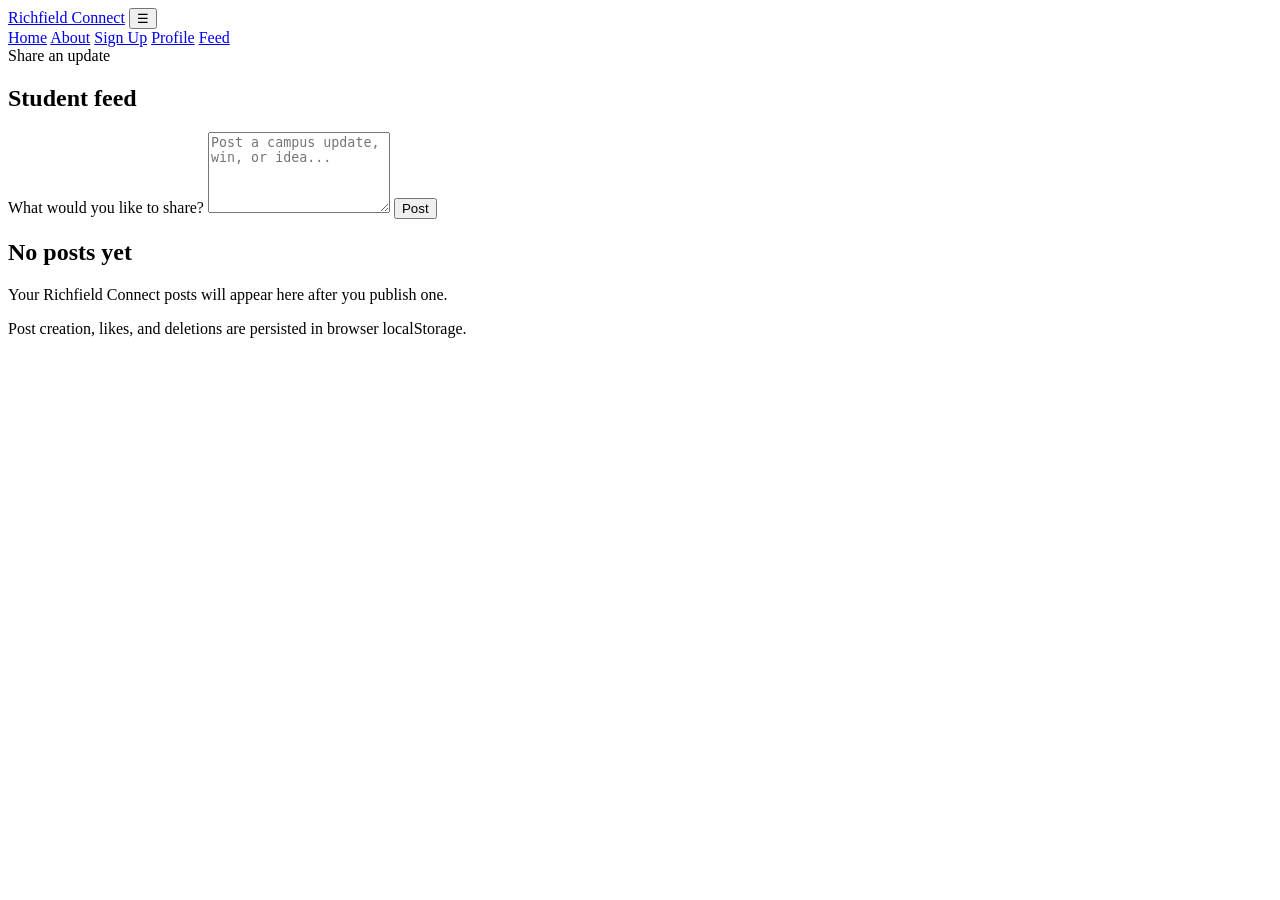
==== feed.html @ 670a7f98 "Add files via upload" ====
<!DOCTYPE html>
<html lang="en">
  <head>
    <meta charset="UTF-8" />
    <meta name="viewport" content="width=device-width, initial-scale=1.0" />
    <title>Richfield Connect | Feed</title>
    <link rel="preconnect" href="https://fonts.googleapis.com" />
    <link rel="preconnect" href="https://fonts.gstatic.com" crossorigin />
    <link
      href="https://fonts.googleapis.com/css2?family=Inter:wght@400;500;600;700&display=swap"
      rel="stylesheet"
    />
    <link rel="stylesheet" href="css/styles.css" />
  </head>
  <body data-page="feed">
    <header class="site-header">
      <nav class="navbar container" aria-label="Primary navigation">
        <a class="brand" href="index.html">Richfield Connect</a>
        <button class="nav-toggle" type="button" aria-label="Toggle navigation">
          ☰
        </button>
        <div class="nav-links">
          <a href="index.html" class="nav-link">Home</a>
          <a href="about.html" class="nav-link">About</a>
          <a href="signup.html" class="nav-link">Sign Up</a>
          <a href="profile.html" class="nav-link">Profile</a>
          <a href="feed.html" class="nav-link active">Feed</a>
        </div>
      </nav>
    </header>

    <main class="page-section">
      <div class="container feed-layout">
        <section class="card post-composer">
          <div class="section-heading">
            <span class="eyebrow">Share an update</span>
            <h1>Student feed</h1>
          </div>
          <div id="feed-user-message" class="info-banner hidden"></div>
          <form id="post-form" novalidate>
            <label for="postContent">What would you like to share?</label>
            <textarea id="postContent" rows="5" placeholder="Post a campus update, win, or idea..."></textarea>
            <small class="error-message" id="post-error"></small>
            <button type="submit" class="button primary-button">Post</button>
          </form>
        </section>

        <section class="feed-stream">
          <div id="feed-empty-state" class="card empty-state hidden">
            <h2>No posts yet</h2>
            <p>Your Richfield Connect posts will appear here after you publish one.</p>
          </div>
          <div id="post-list" class="post-list"></div>
        </section>
      </div>
    </main>

    <footer class="site-footer">
      <div class="container">
        <p>Post creation, likes, and deletions are persisted in browser localStorage.</p>
      </div>
    </footer>

    <script src="https://code.jquery.com/jquery-3.7.1.min.js"></script>
    <script src="js/main.js"></script>
    <script src="js/feed.js"></script>
  </body>
</html>
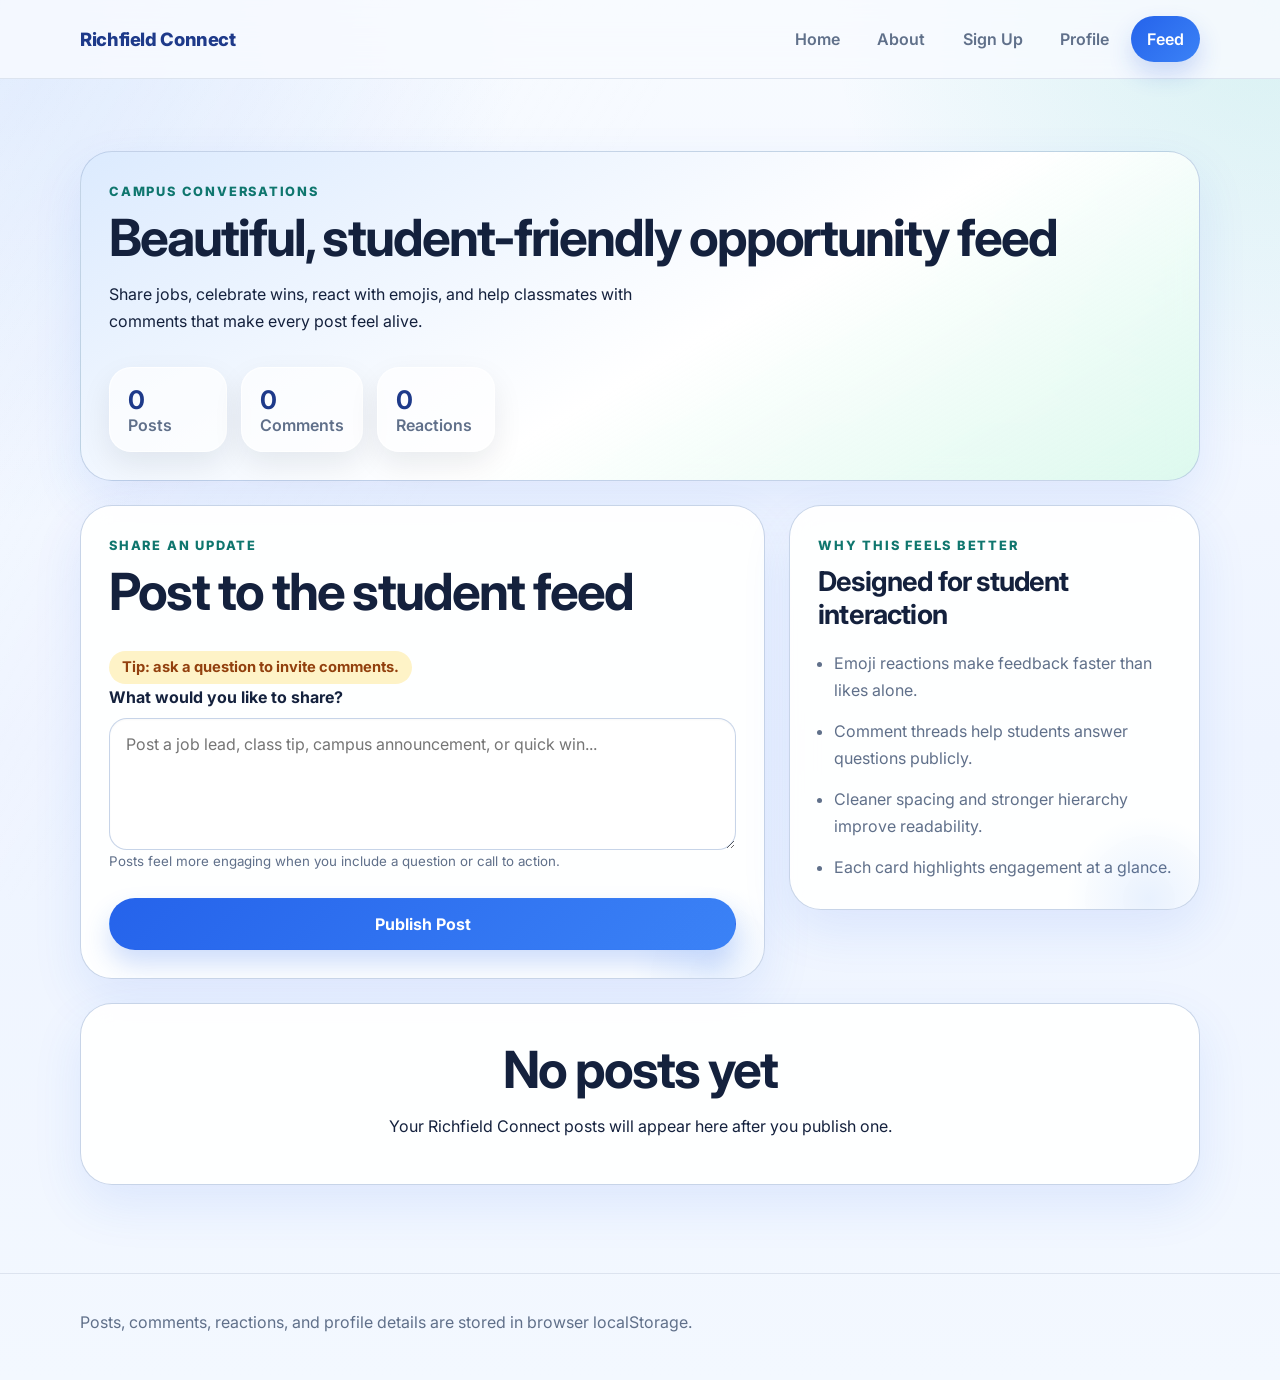
==== commit 2938de90: "Enhance student feed interactions and profile UX" ====
--- a/feed.html
+++ b/feed.html
@@ -7,7 +7,7 @@
     <link rel="preconnect" href="https://fonts.googleapis.com" />
     <link rel="preconnect" href="https://fonts.gstatic.com" crossorigin />
     <link
-      href="https://fonts.googleapis.com/css2?family=Inter:wght@400;500;600;700&display=swap"
+      href="https://fonts.googleapis.com/css2?family=Inter:wght@400;500;600;700;800&display=swap"
       rel="stylesheet"
     />
     <link rel="stylesheet" href="css/styles.css" />
@@ -30,34 +30,80 @@
     </header>
 
     <main class="page-section">
-      <div class="container feed-layout">
-        <section class="card post-composer">
-          <div class="section-heading">
-            <span class="eyebrow">Share an update</span>
-            <h1>Student feed</h1>
+      <div class="container feed-page-shell">
+        <section class="feed-hero card">
+          <div>
+            <span class="eyebrow">Campus conversations</span>
+            <h1>Beautiful, student-friendly opportunity feed</h1>
+            <p>
+              Share jobs, celebrate wins, react with emojis, and help classmates with comments that
+              make every post feel alive.
+            </p>
           </div>
-          <div id="feed-user-message" class="info-banner hidden"></div>
-          <form id="post-form" novalidate>
-            <label for="postContent">What would you like to share?</label>
-            <textarea id="postContent" rows="5" placeholder="Post a campus update, win, or idea..."></textarea>
-            <small class="error-message" id="post-error"></small>
-            <button type="submit" class="button primary-button">Post</button>
-          </form>
+          <div class="feed-hero-stats" aria-label="Feed highlights">
+            <div class="stat-pill">
+              <strong id="hero-post-count">0</strong>
+              <span>Posts</span>
+            </div>
+            <div class="stat-pill">
+              <strong id="hero-comment-count">0</strong>
+              <span>Comments</span>
+            </div>
+            <div class="stat-pill">
+              <strong id="hero-reaction-count">0</strong>
+              <span>Reactions</span>
+            </div>
+          </div>
         </section>
 
-        <section class="feed-stream">
-          <div id="feed-empty-state" class="card empty-state hidden">
-            <h2>No posts yet</h2>
-            <p>Your Richfield Connect posts will appear here after you publish one.</p>
-          </div>
-          <div id="post-list" class="post-list"></div>
-        </section>
+        <div class="feed-layout enhanced-feed-layout">
+          <section class="card post-composer">
+            <div class="section-heading stacked-heading">
+              <div>
+                <span class="eyebrow">Share an update</span>
+                <h2>Post to the student feed</h2>
+              </div>
+              <span class="tag composer-tip">Tip: ask a question to invite comments.</span>
+            </div>
+            <div id="feed-user-message" class="info-banner hidden"></div>
+            <form id="post-form" novalidate>
+              <label for="postContent">What would you like to share?</label>
+              <textarea
+                id="postContent"
+                rows="5"
+                placeholder="Post a job lead, class tip, campus announcement, or quick win..."
+              ></textarea>
+              <small class="helper-text">Posts feel more engaging when you include a question or call to action.</small>
+              <small class="error-message" id="post-error"></small>
+              <button type="submit" class="button primary-button">Publish Post</button>
+            </form>
+          </section>
+
+          <aside class="card feed-sidebar">
+            <span class="eyebrow">Why this feels better</span>
+            <h2>Designed for student interaction</h2>
+            <ul class="feature-list compact-list">
+              <li>Emoji reactions make feedback faster than likes alone.</li>
+              <li>Comment threads help students answer questions publicly.</li>
+              <li>Cleaner spacing and stronger hierarchy improve readability.</li>
+              <li>Each card highlights engagement at a glance.</li>
+            </ul>
+          </aside>
+
+          <section class="feed-stream full-span">
+            <div id="feed-empty-state" class="card empty-state hidden">
+              <h2>No posts yet</h2>
+              <p>Your Richfield Connect posts will appear here after you publish one.</p>
+            </div>
+            <div id="post-list" class="post-list"></div>
+          </section>
+        </div>
       </div>
     </main>
 
     <footer class="site-footer">
       <div class="container">
-        <p>Post creation, likes, and deletions are persisted in browser localStorage.</p>
+        <p>Posts, comments, reactions, and profile details are stored in browser localStorage.</p>
       </div>
     </footer>
 
--- a/css/styles.css
+++ b/css/styles.css
@@ -0,0 +1,787 @@
+:root {
+  --bg: #eef4ff;
+  --surface: rgba(255, 255, 255, 0.92);
+  --surface-strong: #ffffff;
+  --surface-alt: #edf4ff;
+  --surface-alt-strong: #dbeafe;
+  --text: #14213d;
+  --muted: #60708a;
+  --border: rgba(170, 190, 220, 0.65);
+  --primary: #2563eb;
+  --primary-dark: #1e3a8a;
+  --accent: #0f766e;
+  --accent-soft: #d1fae5;
+  --danger: #dc2626;
+  --success: #166534;
+  --success-soft: #dcfce7;
+  --warning: #92400e;
+  --warning-soft: #fef3c7;
+  --shadow: 0 20px 50px rgba(37, 99, 235, 0.1);
+  --shadow-soft: 0 12px 30px rgba(15, 23, 42, 0.08);
+  --radius-xl: 32px;
+  --radius-lg: 24px;
+  --radius-md: 18px;
+  --radius-sm: 12px;
+  --container: 1120px;
+}
+
+* {
+  box-sizing: border-box;
+}
+
+html {
+  scroll-behavior: smooth;
+}
+
+body {
+  margin: 0;
+  font-family: 'Inter', sans-serif;
+  background:
+    radial-gradient(circle at top left, rgba(59, 130, 246, 0.16), transparent 28%),
+    radial-gradient(circle at top right, rgba(20, 184, 166, 0.14), transparent 24%),
+    linear-gradient(180deg, #f8fbff 0%, var(--bg) 54%, #f3f8ff 100%);
+  color: var(--text);
+  min-height: 100vh;
+  display: flex;
+  flex-direction: column;
+}
+
+body::before {
+  content: '';
+  position: fixed;
+  inset: 0;
+  pointer-events: none;
+  background: linear-gradient(120deg, rgba(255, 255, 255, 0.2), transparent 40%);
+}
+
+a {
+  color: inherit;
+  text-decoration: none;
+}
+
+img {
+  max-width: 100%;
+}
+
+main {
+  flex: 1;
+}
+
+.container {
+  width: min(calc(100% - 2rem), var(--container));
+  margin: 0 auto;
+}
+
+.site-header {
+  position: sticky;
+  top: 0;
+  z-index: 10;
+  backdrop-filter: blur(16px);
+  background: rgba(248, 251, 255, 0.82);
+  border-bottom: 1px solid rgba(215, 223, 235, 0.8);
+}
+
+.navbar {
+  min-height: 78px;
+  display: flex;
+  align-items: center;
+  justify-content: space-between;
+  gap: 1rem;
+}
+
+.brand {
+  font-size: 1.15rem;
+  font-weight: 800;
+  color: var(--primary-dark);
+  letter-spacing: -0.02em;
+}
+
+.nav-links {
+  display: flex;
+  align-items: center;
+  gap: 0.35rem;
+}
+
+.nav-link,
+.toggle-button,
+.button,
+.action-chip,
+.reaction-button {
+  transition:
+    transform 0.2s ease,
+    background-color 0.2s ease,
+    color 0.2s ease,
+    border-color 0.2s ease,
+    box-shadow 0.2s ease,
+    opacity 0.2s ease;
+}
+
+.nav-link {
+  padding: 0.8rem 1rem;
+  border-radius: 999px;
+  color: var(--muted);
+  font-weight: 600;
+}
+
+.nav-link:hover,
+.nav-link:focus-visible {
+  background: rgba(37, 99, 235, 0.08);
+  color: var(--primary);
+}
+
+.nav-link.active {
+  background: linear-gradient(135deg, var(--primary) 0%, #3b82f6 100%);
+  color: #fff;
+  box-shadow: 0 12px 24px rgba(29, 78, 216, 0.2);
+}
+
+.nav-toggle {
+  display: none;
+  border: 0;
+  background: var(--surface-strong);
+  border-radius: 12px;
+  padding: 0.75rem 0.95rem;
+  font-size: 1.2rem;
+  color: var(--primary-dark);
+  box-shadow: var(--shadow-soft);
+}
+
+.hero-section,
+.page-section,
+.info-section {
+  padding: 4.5rem 0;
+}
+
+.hero-grid,
+.section-grid,
+.split-layout,
+.about-layout,
+.feed-layout,
+.profile-layout,
+.signup-layout {
+  display: grid;
+  gap: 1.5rem;
+}
+
+.hero-grid,
+.split-layout,
+.about-layout,
+.feed-layout,
+.profile-layout,
+.signup-layout {
+  grid-template-columns: repeat(2, minmax(0, 1fr));
+}
+
+.section-grid {
+  grid-template-columns: repeat(3, minmax(0, 1fr));
+}
+
+.hero-copy h1,
+.about-main h1,
+.section-heading h1,
+.section-heading h2,
+.profile-summary h1,
+.empty-state h1,
+.empty-state h2,
+.feed-hero h1 {
+  margin: 0.6rem 0 1rem;
+  font-size: clamp(2rem, 4vw, 3.5rem);
+  line-height: 1.08;
+  letter-spacing: -0.04em;
+}
+
+.hero-copy p,
+.about-main p,
+.card p,
+.empty-state p,
+label,
+input,
+textarea,
+select,
+dd,
+dt,
+li,
+small,
+button {
+  line-height: 1.7;
+}
+
+.eyebrow {
+  display: inline-flex;
+  align-items: center;
+  gap: 0.35rem;
+  font-size: 0.8rem;
+  letter-spacing: 0.14em;
+  text-transform: uppercase;
+  color: var(--accent);
+  font-weight: 800;
+}
+
+.card {
+  background: var(--surface);
+  border: 1px solid var(--border);
+  border-radius: var(--radius-xl);
+  padding: 1.75rem;
+  box-shadow: var(--shadow);
+  backdrop-filter: blur(14px);
+}
+
+.hero-card,
+.feed-hero {
+  background:
+    linear-gradient(150deg, rgba(219, 234, 254, 0.98) 0%, rgba(255, 255, 255, 0.98) 56%, rgba(209, 250, 229, 0.65) 100%);
+}
+
+.feature-list {
+  margin: 1.2rem 0 0;
+  padding-left: 1.2rem;
+  color: var(--muted);
+}
+
+.feature-list li + li {
+  margin-top: 0.85rem;
+}
+
+.compact-list {
+  padding-left: 1rem;
+}
+
+.button,
+.toggle-button,
+.action-chip,
+.reaction-button {
+  display: inline-flex;
+  align-items: center;
+  justify-content: center;
+  gap: 0.5rem;
+  border: 1px solid transparent;
+  border-radius: 999px;
+  cursor: pointer;
+  font: inherit;
+  font-weight: 700;
+}
+
+.button,
+.action-chip {
+  padding: 0.95rem 1.35rem;
+}
+
+.button:hover,
+.toggle-button:hover,
+.action-chip:hover,
+.reaction-button:hover {
+  transform: translateY(-1px);
+}
+
+.primary-button {
+  background: linear-gradient(135deg, var(--primary) 0%, #3b82f6 100%);
+  color: #fff;
+  box-shadow: 0 14px 26px rgba(37, 99, 235, 0.22);
+}
+
+.secondary-button,
+.toggle-button,
+.action-chip,
+.tertiary-button {
+  background: var(--surface-alt);
+  color: var(--primary-dark);
+  border-color: rgba(37, 99, 235, 0.14);
+}
+
+.tertiary-button {
+  text-decoration: none;
+}
+
+.hero-actions,
+.section-heading,
+.form-actions,
+.comment-header,
+.feed-hero {
+  display: flex;
+  flex-wrap: wrap;
+  gap: 1rem;
+  align-items: center;
+}
+
+.stacked-heading {
+  align-items: flex-start;
+  justify-content: space-between;
+}
+
+.form-grid {
+  display: grid;
+  grid-template-columns: repeat(2, minmax(0, 1fr));
+  gap: 1rem 1.25rem;
+}
+
+.field-group,
+.post-composer form,
+.comment-form,
+.feed-stream,
+.post-list,
+.post-card,
+.comment-section {
+  display: flex;
+  flex-direction: column;
+}
+
+.full-width,
+.full-span {
+  grid-column: 1 / -1;
+}
+
+label {
+  margin-bottom: 0.45rem;
+  font-weight: 700;
+}
+
+input,
+textarea,
+select {
+  width: 100%;
+  border: 1px solid var(--border);
+  border-radius: var(--radius-md);
+  padding: 0.95rem 1rem;
+  font: inherit;
+  background: rgba(255, 255, 255, 0.94);
+  color: var(--text);
+  box-shadow: inset 0 1px 2px rgba(15, 23, 42, 0.03);
+}
+
+input:focus,
+textarea:focus,
+select:focus {
+  outline: 3px solid rgba(37, 99, 235, 0.14);
+  border-color: rgba(37, 99, 235, 0.65);
+}
+
+input:disabled,
+textarea:disabled,
+select:disabled {
+  background: #e5ebf5;
+  color: #7b8798;
+  cursor: not-allowed;
+}
+
+.helper-text,
+.post-meta,
+.preview-campus,
+.comment-meta span,
+.reaction-summary,
+.comment-empty-state,
+.profile-email {
+  color: var(--muted);
+}
+
+.error-message {
+  min-height: 1.2rem;
+  margin-top: 0.35rem;
+  color: var(--danger);
+}
+
+.preview-card {
+  background: linear-gradient(160deg, #0f172a 0%, #1e3a8a 58%, #2563eb 100%);
+  color: #fff;
+}
+
+.preview-card .eyebrow,
+.preview-campus,
+.preview-card p {
+  color: rgba(255, 255, 255, 0.78);
+}
+
+.preview-avatar {
+  width: 90px;
+  height: 90px;
+  display: grid;
+  place-items: center;
+  border-radius: 28px;
+  background: rgba(255, 255, 255, 0.14);
+  font-size: 1.9rem;
+  font-weight: 800;
+  margin: 1rem 0;
+  box-shadow: inset 0 1px 1px rgba(255, 255, 255, 0.2);
+}
+
+.tag-list {
+  display: flex;
+  flex-wrap: wrap;
+  gap: 0.65rem;
+  margin-top: 1rem;
+}
+
+.tag {
+  display: inline-flex;
+  align-items: center;
+  padding: 0.45rem 0.8rem;
+  border-radius: 999px;
+  background: rgba(37, 99, 235, 0.1);
+  color: var(--primary-dark);
+  font-size: 0.92rem;
+  font-weight: 700;
+}
+
+.preview-card .tag,
+.preview-badge {
+  background: rgba(255, 255, 255, 0.14);
+  color: #fff;
+}
+
+.tag.muted {
+  background: rgba(96, 112, 138, 0.14);
+  color: var(--muted);
+}
+
+.info-banner {
+  margin-bottom: 1rem;
+  padding: 0.95rem 1rem;
+  border-radius: var(--radius-md);
+  background: rgba(22, 101, 52, 0.08);
+  color: var(--success);
+  border: 1px solid rgba(22, 101, 52, 0.18);
+}
+
+.hidden {
+  display: none !important;
+}
+
+.profile-summary,
+.profile-details-card,
+.post-composer,
+.empty-state,
+.feed-sidebar {
+  height: fit-content;
+}
+
+.detail-section {
+  padding-top: 1rem;
+}
+
+.detail-section.hidden-panel {
+  display: none;
+}
+
+.detail-list {
+  margin: 0;
+  display: grid;
+  gap: 1rem;
+}
+
+.detail-list div {
+  padding: 1rem;
+  border-radius: var(--radius-md);
+  background: var(--surface-alt);
+}
+
+.detail-list dt {
+  font-size: 0.85rem;
+  color: var(--muted);
+  text-transform: uppercase;
+  letter-spacing: 0.08em;
+}
+
+.detail-list dd {
+  margin: 0.35rem 0 0;
+  font-weight: 700;
+}
+
+.feed-page-shell {
+  display: flex;
+  flex-direction: column;
+  gap: 1.5rem;
+}
+
+.feed-hero {
+  justify-content: space-between;
+}
+
+.feed-hero p {
+  max-width: 60ch;
+}
+
+.feed-hero-stats {
+  display: flex;
+  flex-wrap: wrap;
+  gap: 0.9rem;
+}
+
+.stat-pill {
+  min-width: 118px;
+  padding: 1rem 1.1rem;
+  border-radius: 22px;
+  background: rgba(255, 255, 255, 0.7);
+  border: 1px solid rgba(255, 255, 255, 0.78);
+  box-shadow: var(--shadow-soft);
+}
+
+.stat-pill strong,
+.stat-pill span {
+  display: block;
+}
+
+.stat-pill strong {
+  font-size: 1.6rem;
+  color: var(--primary-dark);
+}
+
+.stat-pill span {
+  color: var(--muted);
+  font-weight: 600;
+}
+
+.enhanced-feed-layout {
+  grid-template-columns: minmax(0, 1.25fr) minmax(300px, 0.75fr);
+  align-items: start;
+}
+
+.post-composer,
+.feed-sidebar,
+.post-card {
+  position: relative;
+  overflow: hidden;
+}
+
+.post-composer::after,
+.feed-sidebar::after,
+.post-card::after {
+  content: '';
+  position: absolute;
+  inset: auto -40px -80px auto;
+  width: 180px;
+  height: 180px;
+  background: radial-gradient(circle, rgba(59, 130, 246, 0.11), transparent 65%);
+  pointer-events: none;
+}
+
+.composer-tip {
+  background: var(--warning-soft);
+  color: var(--warning);
+}
+
+.feed-stream,
+.post-list,
+.comment-list {
+  gap: 1rem;
+}
+
+.post-card {
+  gap: 1.2rem;
+}
+
+.post-header,
+.post-actions,
+.reaction-buttons,
+.comment-meta {
+  display: flex;
+  align-items: center;
+  justify-content: space-between;
+  gap: 1rem;
+}
+
+.post-body p {
+  margin: 0;
+  font-size: 1.04rem;
+}
+
+.action-chip {
+  padding: 0.7rem 1rem;
+  background: rgba(37, 99, 235, 0.08);
+}
+
+.action-chip.delete {
+  color: var(--danger);
+  background: rgba(220, 38, 38, 0.08);
+  border-color: rgba(220, 38, 38, 0.12);
+}
+
+.reaction-panel,
+.comment-section {
+  background: rgba(255, 255, 255, 0.68);
+  border: 1px solid rgba(180, 197, 228, 0.55);
+  border-radius: var(--radius-lg);
+  padding: 1rem;
+}
+
+.reaction-title,
+.comment-header h3 {
+  margin: 0;
+  font-size: 1rem;
+  font-weight: 800;
+}
+
+.reaction-buttons {
+  justify-content: flex-start;
+  flex-wrap: wrap;
+  margin: 0.7rem 0 0.35rem;
+}
+
+.reaction-button {
+  padding: 0.7rem 0.95rem;
+  background: var(--surface-strong);
+  border-color: rgba(37, 99, 235, 0.14);
+  box-shadow: var(--shadow-soft);
+}
+
+.reaction-button strong {
+  color: var(--primary-dark);
+}
+
+.comment-list {
+  margin-top: 0.85rem;
+}
+
+.comment-item {
+  border-radius: var(--radius-md);
+  padding: 0.9rem 1rem;
+  background: rgba(237, 244, 255, 0.88);
+  border: 1px solid rgba(180, 197, 228, 0.45);
+}
+
+.comment-item p {
+  margin: 0.35rem 0 0;
+}
+
+.comment-meta {
+  justify-content: flex-start;
+  flex-wrap: wrap;
+}
+
+.comment-form textarea {
+  min-height: 96px;
+}
+
+.form-actions {
+  margin-top: 1rem;
+}
+
+.form-card {
+  position: relative;
+}
+
+.field-group.is-locked {
+  opacity: 0.78;
+}
+
+.feed-sidebar h2,
+.preview-card h2 {
+  margin: 0.65rem 0 0.3rem;
+  font-size: 1.7rem;
+  letter-spacing: -0.03em;
+}
+
+.empty-state {
+  text-align: center;
+}
+
+.site-footer {
+  border-top: 1px solid rgba(215, 223, 235, 0.8);
+  padding: 1.35rem 0 2rem;
+  color: var(--muted);
+}
+
+.sr-only {
+  position: absolute;
+  width: 1px;
+  height: 1px;
+  padding: 0;
+  margin: -1px;
+  overflow: hidden;
+  clip: rect(0, 0, 0, 0);
+  white-space: nowrap;
+  border: 0;
+}
+
+.cta-pulse {
+  animation: pulse 2.8s ease-in-out infinite;
+}
+
+@keyframes pulse {
+  0%,
+  100% {
+    box-shadow: 0 14px 26px rgba(37, 99, 235, 0.22);
+  }
+
+  50% {
+    box-shadow: 0 18px 36px rgba(37, 99, 235, 0.34);
+  }
+}
+
+@media (max-width: 900px) {
+  .hero-grid,
+  .section-grid,
+  .split-layout,
+  .about-layout,
+  .feed-layout,
+  .profile-layout,
+  .form-grid,
+  .signup-layout,
+  .enhanced-feed-layout {
+    grid-template-columns: 1fr;
+  }
+
+  .nav-toggle {
+    display: inline-flex;
+  }
+
+  .nav-links {
+    position: absolute;
+    left: 1rem;
+    right: 1rem;
+    top: calc(100% + 0.75rem);
+    display: none;
+    flex-direction: column;
+    align-items: stretch;
+    padding: 0.85rem;
+    background: rgba(255, 255, 255, 0.98);
+    border: 1px solid var(--border);
+    border-radius: 18px;
+    box-shadow: var(--shadow);
+  }
+
+  .nav-links.open {
+    display: flex;
+  }
+
+  .nav-link {
+    border-radius: 14px;
+  }
+
+  .feed-hero {
+    flex-direction: column;
+  }
+}
+
+@media (max-width: 600px) {
+  .hero-section,
+  .page-section,
+  .info-section {
+    padding: 3rem 0;
+  }
+
+  .card {
+    padding: 1.25rem;
+    border-radius: 24px;
+  }
+
+  .hero-actions,
+  .section-heading,
+  .post-actions,
+  .post-header,
+  .form-actions,
+  .comment-header,
+  .comment-meta {
+    flex-direction: column;
+    align-items: flex-start;
+  }
+
+  .button,
+  .toggle-button,
+  .action-chip,
+  .tertiary-button {
+    width: 100%;
+  }
+
+  .stat-pill {
+    width: 100%;
+  }
+}
